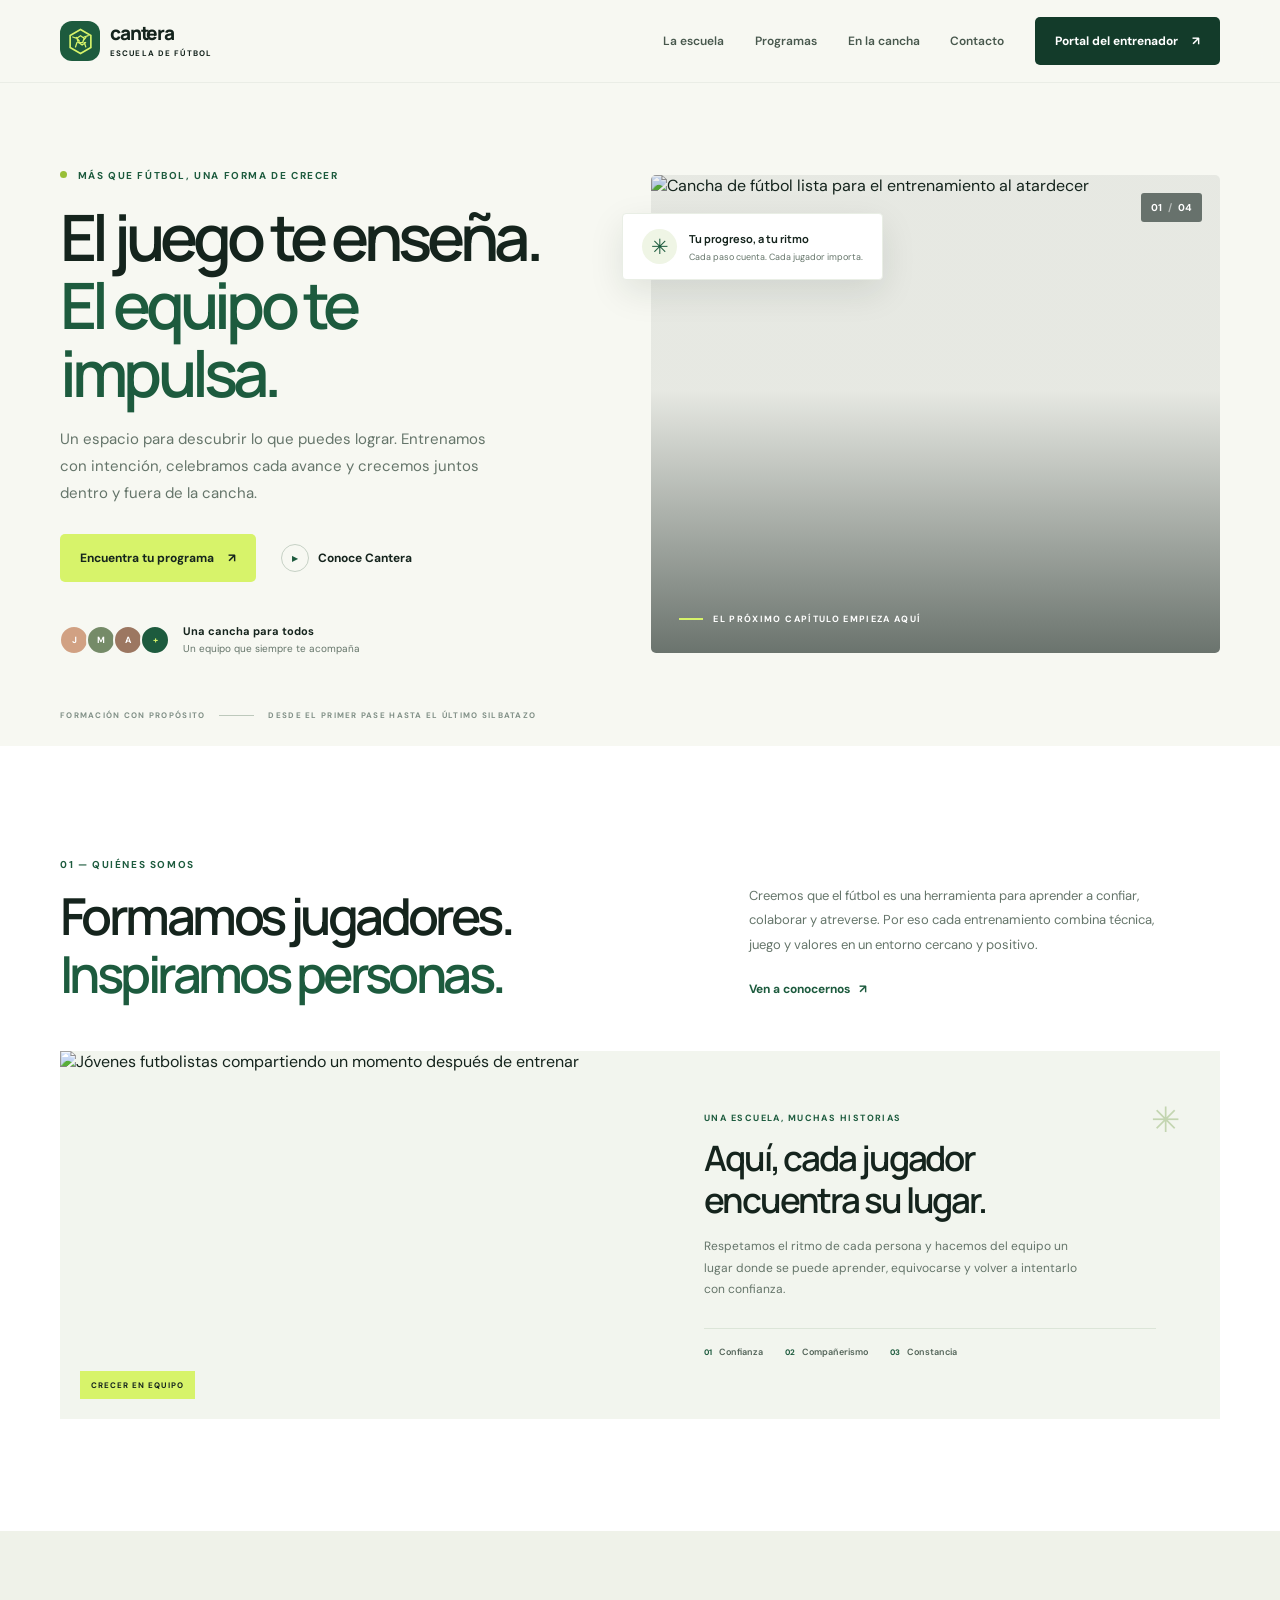
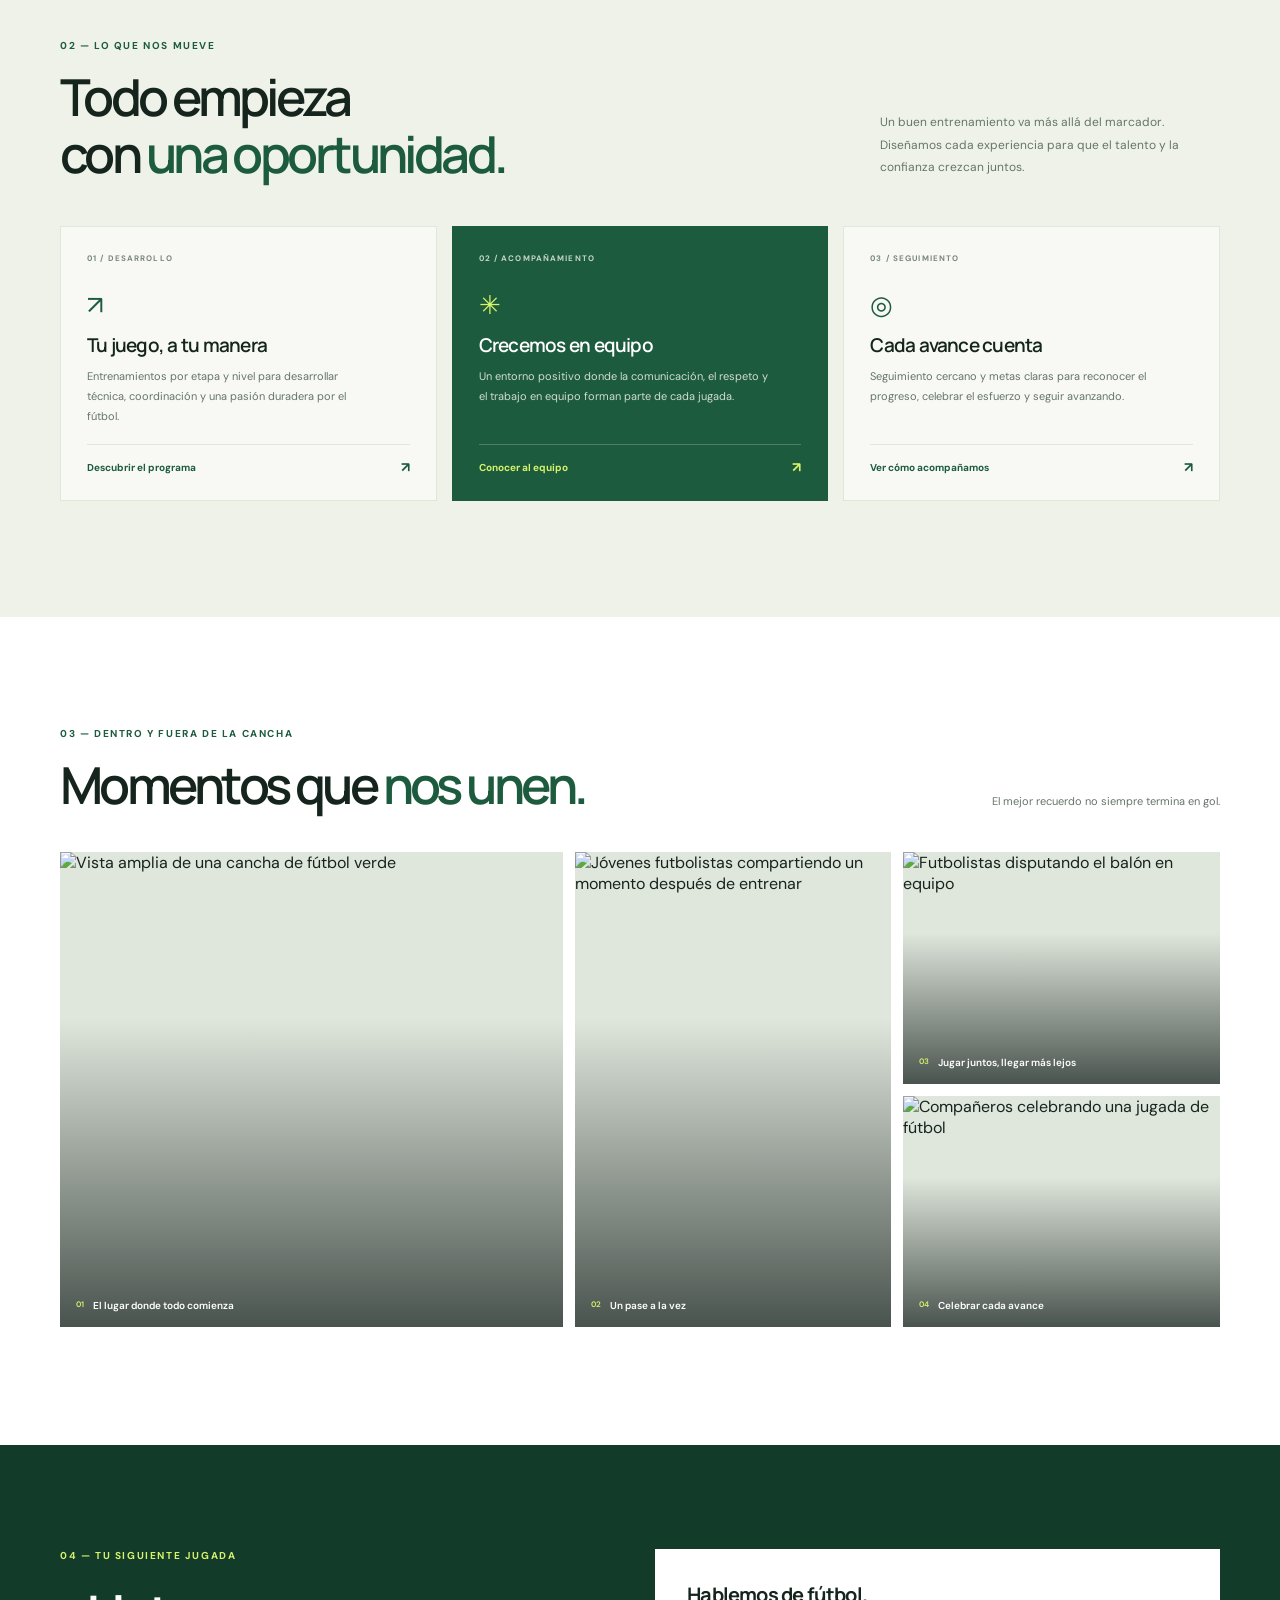
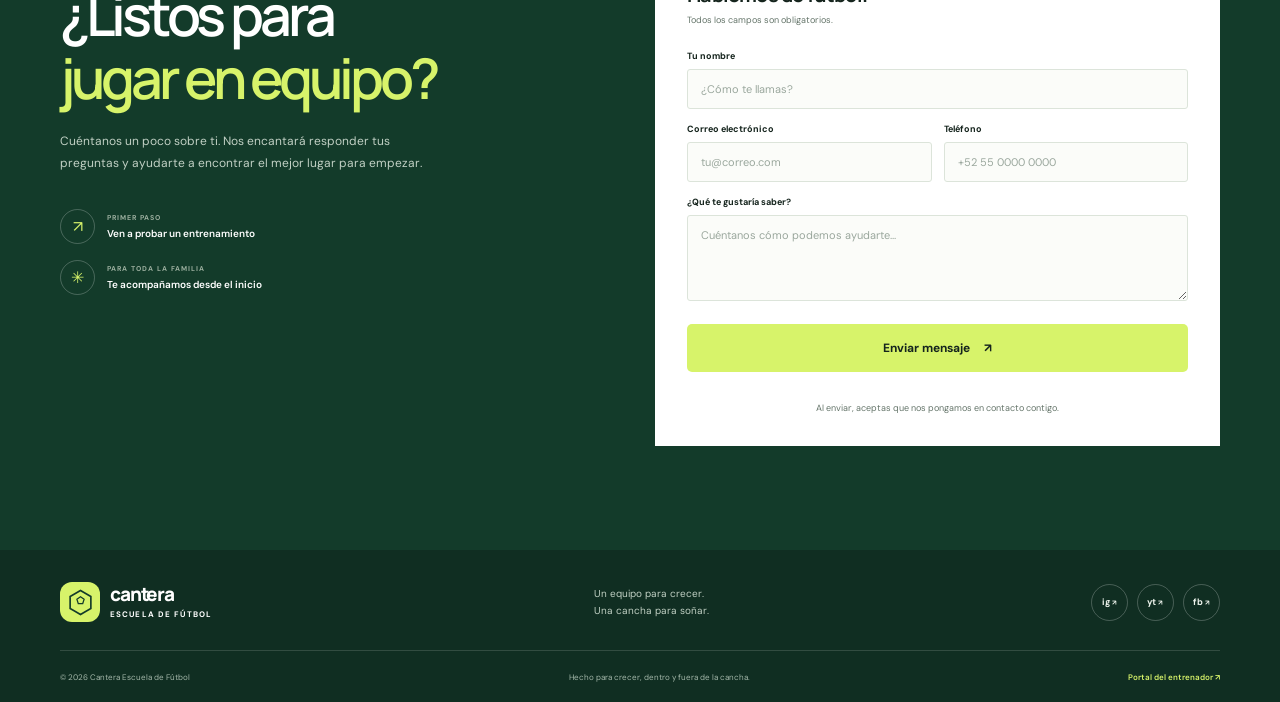
==== inicio.html @ 29a28bd0 "Add files via upload" ====
<!DOCTYPE html>
<html lang="es">
<head>
  <meta charset="UTF-8">
  <meta name="viewport" content="width=device-width, initial-scale=1">
  <meta name="theme-color" content="#f7f8f2">
  <meta name="description" content="Entrenamos talento y formamos personas. Conoce Cantera, la escuela de fútbol que acompaña cada paso dentro y fuera de la cancha.">
  <title>Cantera — Escuela de Fútbol</title>
  <link rel="preconnect" href="https://images.unsplash.com">
  <link rel="stylesheet" href="styles.css">
  <script src="script.js" defer></script>
</head>
<body>
  <a class="skip-link" href="#inicio">Saltar al contenido</a>
  <header class="site-header">
    <div class="container header-inner">
      <a class="brand" href="#inicio" aria-label="Cantera, inicio">
        <span class="brand-mark" aria-hidden="true">
          <svg viewBox="0 0 40 40" fill="none">
            <path d="M20 3.5 34.3 11.8v16.4L20 36.5 5.7 28.2V11.8L20 3.5Z" stroke="currentColor" stroke-width="2.3"/>
            <path d="m20 12 5 3.6-1.9 5.8h-6.2L15 15.6l5-3.6Zm-4.9 3.7-5.8-1.9m15.6 0 5.8-1.9m-15.6 9.5-2 6.1m12.2-6.1 2 6.1m-13-13.2 4.2 5.1m4.8 0 4.2-5.1m-10.2 7.1 4.9 3.5 4.9-3.5" stroke="currentColor" stroke-width="1.7" stroke-linecap="round" stroke-linejoin="round"/>
          </svg>
        </span>
        <span class="brand-copy"><strong>cantera</strong><small>ESCUELA DE FÚTBOL</small></span>
      </a>

      <button class="menu-toggle" type="button" aria-label="Abrir menú" aria-expanded="false" aria-controls="primary-nav">
        <span></span><span></span>
      </button>
      <nav class="primary-nav" id="primary-nav" aria-label="Navegación principal">
        <a href="#acerca">La escuela</a>
        <a href="#programas">Programas</a>
        <a href="#galeria">En la cancha</a>
        <a href="#contacto">Contacto</a>
        <a class="button button-dark nav-cta" href="index.html">Portal del entrenador <span aria-hidden="true">↗</span></a>
      </nav>
    </div>
  </header>

  <main>
    <section class="hero section-anchor" id="inicio">
      <div class="container hero-layout">
        <div class="hero-copy reveal">
          <p class="eyebrow"><span class="eyebrow-dot"></span> MÁS QUE FÚTBOL, UNA FORMA DE CRECER</p>
          <h1>El juego te enseña.<br><span>El equipo te impulsa.</span></h1>
          <p class="hero-description">Un espacio para descubrir lo que puedes lograr. Entrenamos con intención, celebramos cada avance y crecemos juntos dentro y fuera de la cancha.</p>
          <div class="hero-actions">
            <a class="button button-lime" href="#programas">Encuentra tu programa <span aria-hidden="true">↗</span></a>
            <a class="text-link" href="#acerca"><span class="play-icon" aria-hidden="true">▶</span> Conoce Cantera</a>
          </div>
          <div class="hero-proof">
            <div class="avatar-stack" aria-hidden="true">
              <span>J</span><span>M</span><span>A</span><span class="avatar-more">+</span>
            </div>
            <p><strong>Una cancha para todos</strong><br>Un equipo que siempre te acompaña</p>
          </div>
        </div>

        <div class="hero-visual reveal">
          <img class="hero-image" src="https://images.unsplash.com/photo-1522778119026-d647f0596c20?auto=format&amp;fit=crop&amp;w=1200&amp;q=85" alt="Cancha de fútbol lista para el entrenamiento al atardecer" fetchpriority="high">
          <div class="hero-image-shade"></div>
          <div class="hero-photo-caption"><span class="caption-line"></span><span>EL PRÓXIMO CAPÍTULO EMPIEZA AQUÍ</span></div>
          <div class="floating-note">
            <span class="note-icon" aria-hidden="true">✳</span>
            <span><strong>Tu progreso, a tu ritmo</strong><small>Cada paso cuenta. Cada jugador importa.</small></span>
          </div>
          <div class="hero-index" aria-hidden="true">01 <span>/</span> 04</div>
        </div>
      </div>
      <div class="container hero-bottom">
        <span>FORMACIÓN CON PROPÓSITO</span>
        <span class="bottom-divider"></span>
        <span>DESDE EL PRIMER PASE HASTA EL ÚLTIMO SILBATAZO</span>
      </div>
    </section>

    <section class="intro section-anchor" id="acerca">
      <div class="container intro-layout">
        <div class="intro-heading reveal">
          <p class="eyebrow">01 — QUIÉNES SOMOS</p>
          <h2>Formamos jugadores.<br><span>Inspiramos personas.</span></h2>
        </div>
        <div class="intro-copy reveal">
          <p>Creemos que el fútbol es una herramienta para aprender a confiar, colaborar y atreverse. Por eso cada entrenamiento combina técnica, juego y valores en un entorno cercano y positivo.</p>
          <a class="text-link dark-link" href="#contacto">Ven a conocernos <span aria-hidden="true">↗</span></a>
        </div>
      </div>
      <div class="container story-card reveal">
        <div class="story-image-wrap">
          <img src="https://images.unsplash.com/photo-1517466787929-bc90951d0974?auto=format&amp;fit=crop&amp;w=1000&amp;q=85" alt="Jóvenes futbolistas compartiendo un momento después de entrenar" loading="lazy">
          <span class="image-label">CRECER EN EQUIPO</span>
        </div>
        <div class="story-content">
          <span class="story-symbol" aria-hidden="true">✳</span>
          <p class="eyebrow">UNA ESCUELA, MUCHAS HISTORIAS</p>
          <h3>Aquí, cada jugador encuentra su lugar.</h3>
          <p>Respetamos el ritmo de cada persona y hacemos del equipo un lugar donde se puede aprender, equivocarse y volver a intentarlo con confianza.</p>
          <div class="values-row">
            <span><b>01</b> Confianza</span>
            <span><b>02</b> Compañerismo</span>
            <span><b>03</b> Constancia</span>
          </div>
        </div>
      </div>
    </section>

    <section class="programs section-anchor" id="programas">
      <div class="container">
        <div class="section-heading reveal">
          <div>
            <p class="eyebrow">02 — LO QUE NOS MUEVE</p>
            <h2>Todo empieza<br>con <span>una oportunidad.</span></h2>
          </div>
          <p class="section-intro">Un buen entrenamiento va más allá del marcador. Diseñamos cada experiencia para que el talento y la confianza crezcan juntos.</p>
        </div>
        <div class="program-grid">
          <article class="program-card reveal">
            <span class="program-number">01 / DESARROLLO</span>
            <span class="program-icon" aria-hidden="true">↗</span>
            <h3>Tu juego, a tu manera</h3>
            <p>Entrenamientos por etapa y nivel para desarrollar técnica, coordinación y una pasión duradera por el fútbol.</p>
            <a href="#contacto" aria-label="Consultar sobre desarrollo deportivo">Descubrir el programa <span aria-hidden="true">↗</span></a>
          </article>
          <article class="program-card program-card-featured reveal">
            <span class="program-number">02 / ACOMPAÑAMIENTO</span>
            <span class="program-icon" aria-hidden="true">✳</span>
            <h3>Crecemos en equipo</h3>
            <p>Un entorno positivo donde la comunicación, el respeto y el trabajo en equipo forman parte de cada jugada.</p>
            <a href="#contacto" aria-label="Consultar sobre el programa de equipo">Conocer al equipo <span aria-hidden="true">↗</span></a>
          </article>
          <article class="program-card reveal">
            <span class="program-number">03 / SEGUIMIENTO</span>
            <span class="program-icon" aria-hidden="true">◎</span>
            <h3>Cada avance cuenta</h3>
            <p>Seguimiento cercano y metas claras para reconocer el progreso, celebrar el esfuerzo y seguir avanzando.</p>
            <a href="index.html" aria-label="Conocer las herramientas de seguimiento">Ver cómo acompañamos <span aria-hidden="true">↗</span></a>
          </article>
        </div>
      </div>
    </section>

    <section class="gallery section-anchor" id="galeria">
      <div class="container">
        <div class="gallery-heading reveal">
          <div><p class="eyebrow">03 — DENTRO Y FUERA DE LA CANCHA</p><h2>Momentos que <span>nos unen.</span></h2></div>
          <p>El mejor recuerdo no siempre termina en gol.</p>
        </div>
        <div class="gallery-grid">
          <figure class="gallery-item gallery-large reveal">
            <img src="https://images.unsplash.com/photo-1574629810360-7efbbe195018?auto=format&amp;fit=crop&amp;w=1100&amp;q=85" alt="Vista amplia de una cancha de fútbol verde" loading="lazy">
            <figcaption><span>01</span> El lugar donde todo comienza</figcaption>
          </figure>
          <figure class="gallery-item gallery-tall reveal">
            <img src="https://images.unsplash.com/photo-1517466787929-bc90951d0974?auto=format&amp;fit=crop&amp;w=800&amp;q=85" alt="Jóvenes futbolistas compartiendo un momento después de entrenar" loading="lazy">
            <figcaption><span>02</span> Un pase a la vez</figcaption>
          </figure>
          <figure class="gallery-item reveal">
            <img src="https://images.unsplash.com/photo-1431324155629-1a6deb1dec8d?auto=format&amp;fit=crop&amp;w=800&amp;q=85" alt="Futbolistas disputando el balón en equipo" loading="lazy">
            <figcaption><span>03</span> Jugar juntos, llegar más lejos</figcaption>
          </figure>
          <figure class="gallery-item reveal">
            <img src="https://images.unsplash.com/photo-1526232761682-d26e03ac148e?auto=format&amp;fit=crop&amp;w=800&amp;q=85" alt="Compañeros celebrando una jugada de fútbol" loading="lazy">
            <figcaption><span>04</span> Celebrar cada avance</figcaption>
          </figure>
        </div>
      </div>
    </section>

    <section class="contact section-anchor" id="contacto">
      <div class="container contact-layout">
        <div class="contact-copy reveal">
          <p class="eyebrow">04 — TU SIGUIENTE JUGADA</p>
          <h2>¿Listos para<br><span>jugar en equipo?</span></h2>
          <p>Cuéntanos un poco sobre ti. Nos encantará responder tus preguntas y ayudarte a encontrar el mejor lugar para empezar.</p>
          <div class="contact-detail"><span class="contact-detail-icon" aria-hidden="true">↗</span><span><small>PRIMER PASO</small><strong>Ven a probar un entrenamiento</strong></span></div>
          <div class="contact-detail"><span class="contact-detail-icon" aria-hidden="true">✳</span><span><small>PARA TODA LA FAMILIA</small><strong>Te acompañamos desde el inicio</strong></span></div>
        </div>
        <form class="contact-form reveal" id="contact-form">
          <div class="form-heading"><strong>Hablemos de fútbol.</strong><span>Todos los campos son obligatorios.</span></div>
          <label for="name">Tu nombre</label>
          <input id="name" name="name" type="text" autocomplete="name" placeholder="¿Cómo te llamas?" required>
          <div class="form-row">
            <div class="form-field"><label for="email">Correo electrónico</label><input id="email" name="email" type="email" autocomplete="email" placeholder="tu@correo.com" required></div>
            <div class="form-field"><label for="phone">Teléfono</label><input id="phone" name="phone" type="tel" autocomplete="tel" placeholder="+52 55 0000 0000" required></div>
          </div>
          <label for="message">¿Qué te gustaría saber?</label>
          <textarea id="message" name="message" rows="3" placeholder="Cuéntanos cómo podemos ayudarte..." required></textarea>
          <button class="button button-lime submit-button" type="submit">Enviar mensaje <span aria-hidden="true">↗</span></button>
          <p class="form-status" id="form-status" role="status" aria-live="polite"></p>
          <p class="form-note">Al enviar, aceptas que nos pongamos en contacto contigo.</p>
        </form>
      </div>
    </section>
  </main>

  <footer class="site-footer">
    <div class="container footer-main">
      <a class="brand footer-brand" href="#inicio" aria-label="Cantera, volver al inicio">
        <span class="brand-mark" aria-hidden="true">
          <svg viewBox="0 0 40 40" fill="none"><path d="M20 3.5 34.3 11.8v16.4L20 36.5 5.7 28.2V11.8L20 3.5Z" stroke="currentColor" stroke-width="2.3"/><path d="m20 12 5 3.6-1.9 5.8h-6.2L15 15.6l5-3.6Z" stroke="currentColor" stroke-width="1.7"/></svg>
        </span>
        <span class="brand-copy"><strong>cantera</strong><small>ESCUELA DE FÚTBOL</small></span>
      </a>
      <p>Un equipo para crecer.<br>Una cancha para soñar.</p>
      <div class="footer-socials" aria-label="Redes sociales">
        <a href="https://www.instagram.com/" target="_blank" rel="noopener noreferrer" aria-label="Instagram">ig <span aria-hidden="true">↗</span></a>
        <a href="https://www.youtube.com/" target="_blank" rel="noopener noreferrer" aria-label="YouTube">yt <span aria-hidden="true">↗</span></a>
        <a href="https://www.facebook.com/" target="_blank" rel="noopener noreferrer" aria-label="Facebook">fb <span aria-hidden="true">↗</span></a>
      </div>
    </div>
    <div class="container footer-bottom"><span>© <span id="current-year"></span> Cantera Escuela de Fútbol</span><span>Hecho para crecer, dentro y fuera de la cancha.</span><a href="index.html">Portal del entrenador ↗</a></div>
  </footer>
</body>
</html>
---- styles.css ----
@import url("https://fonts.googleapis.com/css2?family=DM+Sans:wght@400;500;600;700&family=Manrope:wght@400;500;600;700;800&display=swap");

:root {
  color-scheme: light;
  --paper: #f7f8f2;
  --white: #fff;
  --ink: #15241d;
  --muted: #65756a;
  --green: #1d5b3e;
  --green-dark: #133b2a;
  --lime: #d7f36a;
  --line: #e2e8de;
  --font-body: "DM Sans", "Segoe UI", sans-serif;
  --font-display: "Manrope", "Segoe UI", sans-serif;
  font-family: var(--font-body);
  color: var(--ink);
  background: var(--paper);
  font-synthesis: none;
  text-rendering: optimizeLegibility;
  scroll-behavior: smooth;
}

* { box-sizing: border-box; }
body { min-width: 320px; margin: 0; }
body, button, input, textarea { font-family: var(--font-body); }
body.menu-open { overflow: hidden; }
button, a, input, textarea { -webkit-tap-highlight-color: transparent; }
button, input, textarea { font-size: inherit; }
img { display: block; max-width: 100%; }
a { color: inherit; text-decoration: none; }
button:focus-visible, a:focus-visible, input:focus-visible, textarea:focus-visible {
  outline: 3px solid #70a63a;
  outline-offset: 4px;
}
.container { width: min(1160px, calc(100% - 64px)); margin-inline: auto; }
.section-anchor { scroll-margin-top: 85px; }
.skip-link {
  position: fixed;
  z-index: 20;
  top: 10px;
  left: 10px;
  padding: 12px 16px;
  transform: translateY(-160%);
  border-radius: 6px;
  background: var(--white);
  color: var(--ink);
}
.skip-link:focus { transform: translateY(0); }

.site-header {
  position: sticky;
  z-index: 10;
  top: 0;
  border-bottom: 1px solid #e8ebe4cc;
  background: #f7f8f2eb;
  backdrop-filter: blur(14px);
}
.header-inner { display: flex; min-height: 82px; align-items: center; justify-content: space-between; gap: 30px; }
.brand { display: inline-flex; flex: 0 0 auto; align-items: center; gap: 10px; }
.brand-mark { display: grid; width: 40px; height: 40px; place-items: center; border-radius: 12px; background: var(--green); color: var(--lime); }
.brand-mark svg { width: 29px; height: 29px; }
.brand-copy strong { display: block; font-family: var(--font-display); font-size: 19px; font-weight: 800; letter-spacing: -.06em; line-height: 1; }
.brand-copy small { display: block; margin-top: 5px; font-size: 8px; font-weight: 700; letter-spacing: .14em; }
.primary-nav { display: flex; align-items: center; gap: clamp(18px, 2.4vw, 35px); }
.primary-nav > a:not(.button) { color: #48584d; font-size: 12px; font-weight: 600; transition: color .2s ease; }
.primary-nav > a:not(.button):hover { color: var(--green); }
.button {
  display: inline-flex;
  min-height: 48px;
  align-items: center;
  justify-content: center;
  gap: 14px;
  padding: 0 20px;
  border: 0;
  border-radius: 5px;
  font-size: 12px;
  font-weight: 700;
  transition: transform .2s ease, background-color .2s ease, color .2s ease;
}
.button:hover { transform: translateY(-2px); }
.button-dark { background: var(--green-dark); color: var(--white); }
.button-dark:hover { background: var(--green); }
.button-lime { background: var(--lime); color: var(--ink); }
.button-lime:hover { background: #c9e85a; }
.menu-toggle { display: none; }

.hero { position: relative; overflow: hidden; padding: 66px 0 26px; }
.hero-layout { display: grid; min-height: 518px; grid-template-columns: .95fr 1.05fr; align-items: center; gap: clamp(38px, 6vw, 88px); }
.hero-copy { position: relative; z-index: 1; padding: 20px 0 22px; }
.eyebrow { margin: 0 0 21px; color: var(--green); font-size: 10px; font-weight: 700; letter-spacing: .16em; }
.eyebrow-dot { display: inline-block; width: 7px; height: 7px; margin-right: 7px; border-radius: 50%; background: #98bf37; vertical-align: 1px; }
h1, h2, h3, p { margin-top: 0; }
h1, h2, h3 { font-family: var(--font-display); }
h1 { max-width: 620px; margin-bottom: 20px; font-size: clamp(43px, 5vw, 68px); font-weight: 600; letter-spacing: -.075em; line-height: 1.06; }
h1 span, h2 span { color: var(--green); }
.hero-description { max-width: 445px; margin-bottom: 27px; color: var(--muted); font-size: 15px; line-height: 1.8; }
.hero-actions { display: flex; flex-wrap: wrap; align-items: center; gap: 25px; }
.text-link { display: inline-flex; align-items: center; gap: 9px; color: var(--ink); font-size: 12px; font-weight: 700; }
.play-icon { display: grid; width: 28px; height: 28px; place-items: center; border: 1px solid #c6d1c5; border-radius: 50%; color: var(--green); font-size: 8px; transition: background .2s ease, color .2s ease; }
.text-link:hover .play-icon { background: var(--green); color: var(--white); }
.hero-proof { display: flex; align-items: center; gap: 13px; margin-top: 40px; }
.avatar-stack { display: flex; padding-left: 2px; }
.avatar-stack span { display: grid; width: 30px; height: 30px; margin-left: -3px; place-items: center; border: 2px solid var(--paper); border-radius: 50%; background: #d1a183; color: var(--white); font-size: 9px; font-weight: 700; }
.avatar-stack span:nth-child(2) { background: #758b68; }
.avatar-stack span:nth-child(3) { background: #9c7761; }
.avatar-stack .avatar-more { background: var(--green); color: var(--lime); }
.hero-proof p { margin: 0; color: var(--muted); font-size: 10px; line-height: 1.65; }
.hero-proof strong { color: var(--ink); font-size: 11px; }
.hero-visual { position: relative; min-height: 478px; }
.hero-image { position: absolute; inset: 0; width: 100%; height: 100%; border-radius: 5px; object-fit: cover; object-position: center; }
.hero-image-shade { position: absolute; inset: 0; border-radius: 5px; background: linear-gradient(180deg, #0d1b1512 45%, #0d1b1599 100%); }
.hero-photo-caption { position: absolute; right: 27px; bottom: 28px; left: 28px; display: flex; align-items: center; gap: 10px; color: var(--white); font-size: 9px; font-weight: 700; letter-spacing: .15em; }
.caption-line { width: 24px; height: 2px; background: var(--lime); }
.floating-note { position: absolute; top: 38px; left: -29px; display: flex; align-items: center; gap: 12px; padding: 15px 19px; border: 1px solid #e9eee5; border-radius: 4px; background: var(--white); box-shadow: 0 12px 35px #18291c1a; }
.note-icon { display: grid; width: 35px; height: 35px; place-items: center; border-radius: 50%; background: #eff5e5; color: var(--green); font-size: 21px; }
.floating-note strong, .floating-note small { display: block; }
.floating-note strong { font-family: var(--font-display); font-size: 11px; }
.floating-note small { margin-top: 5px; color: var(--muted); font-size: 9px; }
.hero-index { position: absolute; top: 18px; right: 18px; padding: 8px 10px; border-radius: 3px; background: #13241e99; color: var(--white); font-size: 10px; font-weight: 700; }
.hero-index span { margin: 0 4px; color: #ffffff82; }
.hero-bottom { display: flex; align-items: center; gap: 14px; padding-top: 31px; color: #819087; font-size: 8px; font-weight: 700; letter-spacing: .16em; }
.bottom-divider { width: 35px; height: 1px; background: #bdc9bc; }

.intro { padding: 112px 0; background: var(--white); }
.intro-layout { display: grid; grid-template-columns: 1fr .75fr; align-items: end; gap: 60px; padding-bottom: 48px; }
.intro-heading .eyebrow, .section-heading .eyebrow, .gallery-heading .eyebrow { margin-bottom: 16px; }
h2 { margin-bottom: 0; font-size: clamp(34px, 4vw, 51px); font-weight: 600; letter-spacing: -.07em; line-height: 1.13; }
.intro-copy { max-width: 430px; padding-bottom: 5px; }
.intro-copy > p { margin-bottom: 19px; color: var(--muted); font-size: 13px; line-height: 1.9; }
.dark-link { color: var(--green); }
.story-card { display: grid; min-height: 368px; grid-template-columns: 1fr 1fr; overflow: hidden; background: #f2f5ee; }
.story-image-wrap { position: relative; min-height: 360px; overflow: hidden; }
.story-image-wrap img { width: 100%; height: 100%; min-height: 360px; object-fit: cover; transition: transform .7s ease; }
.story-card:hover .story-image-wrap img { transform: scale(1.035); }
.image-label { position: absolute; bottom: 20px; left: 20px; padding: 9px 11px; background: var(--lime); color: var(--ink); font-size: 8px; font-weight: 700; letter-spacing: .13em; }
.story-content { position: relative; align-self: center; padding: 48px clamp(32px, 5vw, 68px); }
.story-symbol { position: absolute; top: 33px; right: 40px; color: #c3d5b1; font-size: 35px; }
.story-content .eyebrow { margin-bottom: 13px; font-size: 9px; }
.story-content h3 { max-width: 400px; margin-bottom: 14px; font-size: clamp(25px, 3vw, 35px); font-weight: 600; letter-spacing: -.06em; line-height: 1.22; }
.story-content > p:not(.eyebrow) { max-width: 390px; margin-bottom: 27px; color: var(--muted); font-size: 12px; line-height: 1.8; }
.values-row { display: flex; flex-wrap: wrap; gap: 15px 22px; padding-top: 17px; border-top: 1px solid #dce5d8; }
.values-row span { color: #536459; font-size: 9px; font-weight: 600; }
.values-row b { margin-right: 5px; color: var(--green); font-size: 8px; }

.programs { padding: 108px 0 116px; background: #eff2e9; }
.section-heading { display: flex; align-items: end; justify-content: space-between; gap: 35px; margin-bottom: 43px; }
.section-intro { max-width: 340px; margin-bottom: 5px; color: var(--muted); font-size: 12px; line-height: 1.85; }
.program-grid { display: grid; grid-template-columns: repeat(3, 1fr); gap: 15px; }
.program-card { position: relative; display: flex; min-height: 270px; flex-direction: column; padding: 26px 26px 24px; border: 1px solid #dfe7db; background: #f8f9f4; transition: transform .25s ease, box-shadow .25s ease; }
.program-card:hover { transform: translateY(-5px); box-shadow: 0 14px 28px #1b3c2412; }
.program-card-featured { border-color: var(--green); background: var(--green); color: var(--white); }
.program-number { color: #79887c; font-size: 8px; font-weight: 700; letter-spacing: .14em; }
.program-card-featured .program-number { color: #c5d6c9; }
.program-icon { margin-top: 25px; color: var(--green); font-size: 26px; }
.program-card-featured .program-icon { color: var(--lime); }
.program-card h3 { margin: 10px 0 9px; font-size: 19px; font-weight: 600; letter-spacing: -.04em; }
.program-card > p { max-width: 290px; margin-bottom: 18px; color: var(--muted); font-size: 11px; line-height: 1.8; }
.program-card-featured > p { color: #d0ddd1; }
.program-card > a { display: flex; align-items: center; justify-content: space-between; margin-top: auto; padding-top: 13px; border-top: 1px solid #dfe7db; color: var(--green); font-size: 10px; font-weight: 700; }
.program-card-featured > a { border-color: #ffffff38; color: var(--lime); }
.program-card > a span { font-size: 14px; transition: transform .2s ease; }
.program-card > a:hover span { transform: translate(3px, -2px); }

.gallery { padding: 110px 0 118px; background: var(--white); }
.gallery-heading { display: flex; align-items: end; justify-content: space-between; gap: 30px; margin-bottom: 38px; }
.gallery-heading > p { margin-bottom: 6px; color: var(--muted); font-size: 11px; }
.gallery-grid { display: grid; height: 475px; grid-template-columns: 1.35fr .85fr .85fr; grid-template-rows: 1fr 1fr; gap: 12px; }
.gallery-item { position: relative; min-width: 0; min-height: 0; margin: 0; overflow: hidden; background: #dfe6dc; }
.gallery-item::after { position: absolute; inset: 35% 0 0; background: linear-gradient(transparent, #101b17b8); content: ""; pointer-events: none; }
.gallery-item img { width: 100%; height: 100%; object-fit: cover; transition: transform .65s cubic-bezier(.2,.7,.2,1); }
.gallery-item:hover img { transform: scale(1.055); }
.gallery-large { grid-row: 1 / 3; }
.gallery-tall { grid-row: 1 / 3; }
.gallery-item figcaption { position: absolute; z-index: 1; right: 16px; bottom: 15px; left: 16px; display: flex; gap: 9px; color: var(--white); font-size: 10px; font-weight: 600; }
.gallery-item figcaption span { color: var(--lime); font-size: 8px; }

.contact { padding: 104px 0; background: var(--green-dark); color: var(--white); }
.contact-layout { display: grid; grid-template-columns: .85fr 1fr; align-items: start; gap: clamp(45px, 9vw, 130px); }
.contact-copy .eyebrow { color: var(--lime); }
.contact-copy h2 { font-size: clamp(38px, 4.5vw, 56px); }
.contact-copy h2 span { color: var(--lime); }
.contact-copy > p:not(.eyebrow) { max-width: 380px; margin: 20px 0 34px; color: #c1d0c4; font-size: 12px; line-height: 1.9; }
.contact-detail { display: flex; align-items: center; gap: 12px; margin-top: 16px; }
.contact-detail-icon { display: grid; width: 35px; height: 35px; place-items: center; border: 1px solid #ffffff3a; border-radius: 50%; color: var(--lime); }
.contact-detail small, .contact-detail strong { display: block; }
.contact-detail small { margin-bottom: 5px; color: #9caf9f; font-size: 7px; font-weight: 700; letter-spacing: .14em; }
.contact-detail strong { font-size: 10px; font-weight: 600; }
.contact-form { padding: 32px; background: #fff; color: var(--ink); }
.form-heading { display: flex; flex-direction: column; gap: 6px; margin-bottom: 24px; }
.form-heading strong { font-family: var(--font-display); font-size: 20px; letter-spacing: -.04em; }
.form-heading span, .form-note { color: var(--muted); font-size: 9px; }
.contact-form label { display: block; margin: 14px 0 7px; font-size: 9px; font-weight: 700; }
.contact-form input, .contact-form textarea { width: 100%; padding: 12px 13px; border: 1px solid #dce4da; border-radius: 3px; background: #fbfcf9; color: var(--ink); font-size: 11px; transition: border-color .2s ease, box-shadow .2s ease; }
.contact-form input:focus, .contact-form textarea:focus { border-color: var(--green); box-shadow: 0 0 0 3px #1d5b3e1a; outline: 0; }
.contact-form input::placeholder, .contact-form textarea::placeholder { color: #9aa79d; }
.contact-form textarea { min-height: 86px; resize: vertical; }
.form-row { display: grid; grid-template-columns: 1fr 1fr; gap: 12px; }
.submit-button { width: 100%; margin-top: 18px; }
.form-status { min-height: 16px; margin: 9px 0 0; color: var(--green); font-size: 10px; line-height: 1.5; }
.form-note { margin: 5px 0 0; text-align: center; }

.site-footer { padding: 32px 0 0; background: #102e22; color: var(--white); }
.footer-main { display: flex; align-items: center; justify-content: space-between; gap: 25px; padding-bottom: 28px; }
.footer-brand .brand-mark { background: var(--lime); color: var(--green-dark); }
.footer-main > p { margin: 0; color: #c1d0c4; font-size: 10px; line-height: 1.7; }
.footer-socials { display: flex; gap: 9px; }
.footer-socials a { display: inline-flex; width: 37px; height: 37px; align-items: center; justify-content: center; gap: 2px; border: 1px solid #ffffff3b; border-radius: 50%; color: #eef4ed; font-size: 9px; font-weight: 700; transition: color .2s ease, background .2s ease; }
.footer-socials a:hover { background: var(--lime); color: var(--green-dark); }
.footer-socials a span { font-size: 7px; }
.footer-bottom { display: flex; min-height: 52px; align-items: center; justify-content: space-between; gap: 15px; border-top: 1px solid #ffffff24; color: #a4b8aa; font-size: 8px; }
.footer-bottom a { color: var(--lime); font-weight: 600; }

.reveal { opacity: 0; transform: translateY(15px); transition: opacity .65s ease, transform .65s ease; }
.reveal.is-visible { opacity: 1; transform: translateY(0); }

@media (min-width: 1500px) {
  .hero { padding-top: 84px; }
  .hero-layout { min-height: 570px; }
  .hero-visual { min-height: 525px; }
}
@media (max-width: 900px) {
  .container { width: min(100% - 44px, 700px); }
  .header-inner { min-height: 72px; }
  .menu-toggle { display: grid; width: 42px; height: 42px; align-content: center; justify-items: center; gap: 6px; border: 1px solid var(--line); border-radius: 4px; background: transparent; color: var(--ink); }
  .menu-toggle span { width: 18px; height: 2px; background: currentColor; transition: transform .2s ease; }
  .menu-toggle[aria-expanded="true"] span:first-child { transform: translateY(4px) rotate(45deg); }
  .menu-toggle[aria-expanded="true"] span:last-child { transform: translateY(-4px) rotate(-45deg); }
  .primary-nav { position: absolute; top: 100%; right: 0; left: 0; display: flex; visibility: hidden; flex-direction: column; align-items: stretch; gap: 0; padding: 10px 22px 22px; border-bottom: 1px solid var(--line); background: var(--paper); opacity: 0; transform: translateY(-8px); transition: opacity .2s ease, transform .2s ease, visibility .2s ease; }
  .primary-nav.is-open { visibility: visible; opacity: 1; transform: translateY(0); }
  .primary-nav > a:not(.button) { padding: 14px 2px; border-bottom: 1px solid var(--line); }
  .primary-nav .nav-cta { margin-top: 14px; }
  .hero { padding-top: 44px; }
  .hero-layout { grid-template-columns: 1fr 1fr; gap: 25px; }
  h1 { font-size: clamp(40px, 6vw, 57px); }
  .hero-visual { min-height: 400px; }
  .floating-note { left: -15px; padding: 12px; }
  .intro, .programs, .gallery { padding-block: 84px; }
  .intro-layout { gap: 35px; }
  .story-content { padding-inline: 32px; }
  .program-card { padding-inline: 20px; }
  .contact-layout { gap: 40px; }
}
@media (max-width: 650px) {
  .container { width: calc(100% - 38px); }
  .section-anchor { scroll-margin-top: 70px; }
  .hero { padding: 33px 0 21px; }
  .hero-layout { display: flex; flex-direction: column; align-items: stretch; gap: 31px; }
  .hero-copy { padding: 0; }
  .eyebrow { margin-bottom: 15px; font-size: 8px; }
  h1 { margin-bottom: 14px; font-size: clamp(41px, 12vw, 58px); }
  .hero-description { margin-bottom: 20px; font-size: 13px; line-height: 1.7; }
  .hero-actions { gap: 18px; }
  .button { min-height: 46px; padding-inline: 15px; }
  .hero-proof { margin-top: 25px; }
  .hero-visual { min-height: 330px; }
  .floating-note { top: 15px; left: 12px; }
  .hero-photo-caption { right: 15px; bottom: 19px; left: 15px; font-size: 8px; }
  .hero-bottom { gap: 8px; padding-top: 19px; font-size: 6px; letter-spacing: .1em; }
  .bottom-divider { width: 19px; flex: 0 0 auto; }
  .intro, .programs, .gallery { padding-block: 70px; }
  .intro-layout { grid-template-columns: 1fr; gap: 20px; padding-bottom: 29px; }
  h2 { font-size: clamp(35px, 10vw, 46px); }
  .story-card { grid-template-columns: 1fr; }
  .story-image-wrap, .story-image-wrap img { min-height: 250px; height: 250px; }
  .story-content { padding: 31px 24px 28px; }
  .story-symbol { top: 22px; right: 23px; }
  .values-row { gap: 12px; }
  .section-heading, .gallery-heading { align-items: flex-start; flex-direction: column; gap: 16px; margin-bottom: 27px; }
  .section-intro { max-width: 430px; }
  .program-grid { grid-template-columns: 1fr; gap: 11px; }
  .program-card { min-height: 240px; padding: 23px; }
  .program-icon { margin-top: 18px; }
  .gallery-grid { height: auto; grid-template-columns: 1fr 1fr; grid-template-rows: 250px 170px 170px; gap: 9px; }
  .gallery-large { grid-column: 1 / 3; grid-row: auto; }
  .gallery-tall { grid-column: 1 / 3; grid-row: auto; }
  .gallery-item figcaption { right: 10px; bottom: 11px; left: 10px; gap: 6px; font-size: 8px; }
  .contact { padding-block: 70px; }
  .contact-layout { grid-template-columns: 1fr; gap: 32px; }
  .contact-copy h2 { font-size: 44px; }
  .contact-copy > p:not(.eyebrow) { margin: 15px 0 24px; }
  .contact-form { padding: 23px 19px; }
  .form-row { grid-template-columns: 1fr; gap: 0; }
  .footer-main { align-items: flex-start; flex-wrap: wrap; }
  .footer-main > p { width: calc(100% - 150px); order: 2; }
  .footer-socials { order: 3; }
  .footer-bottom { align-items: flex-start; flex-direction: column; justify-content: center; gap: 7px; padding-block: 13px; }
}
@media (prefers-reduced-motion: reduce) {
  *, *::before, *::after { scroll-behavior: auto !important; animation-duration: .01ms !important; transition-duration: .01ms !important; }
  .reveal { opacity: 1; transform: none; }
}
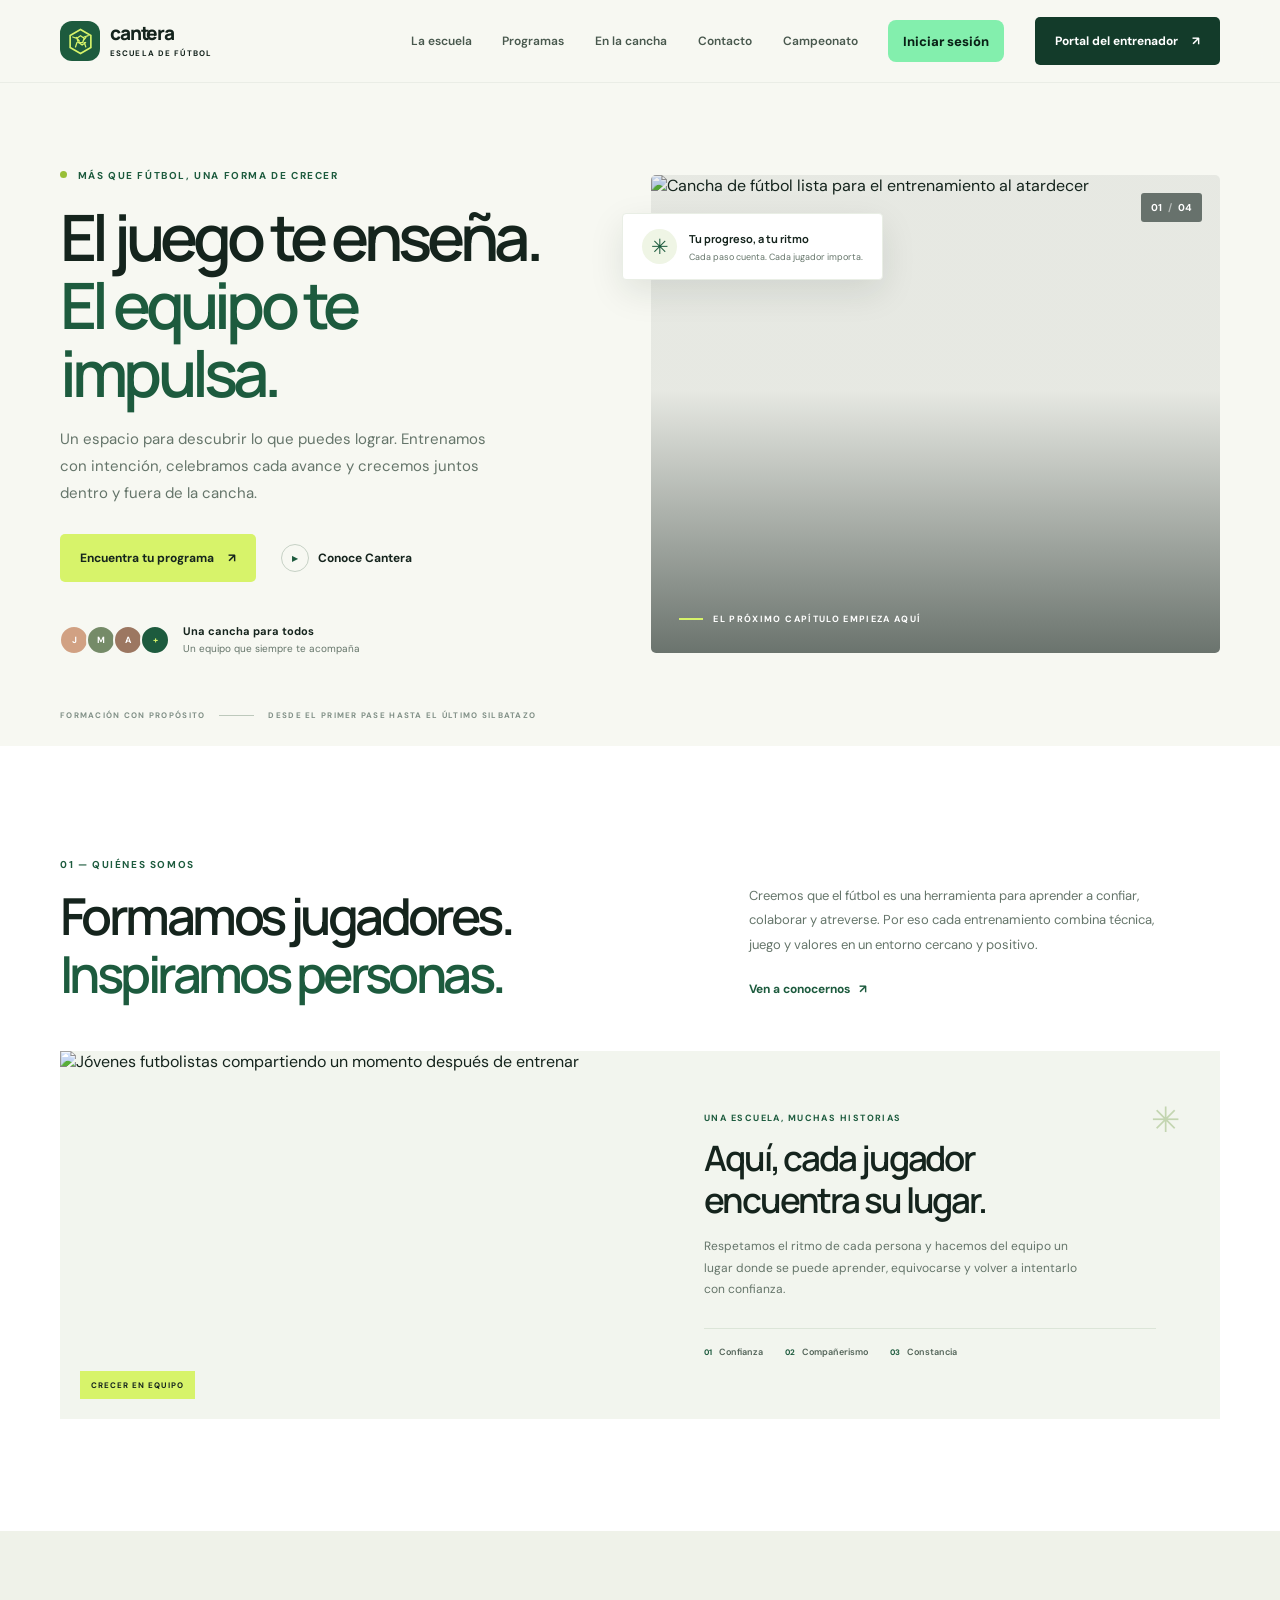
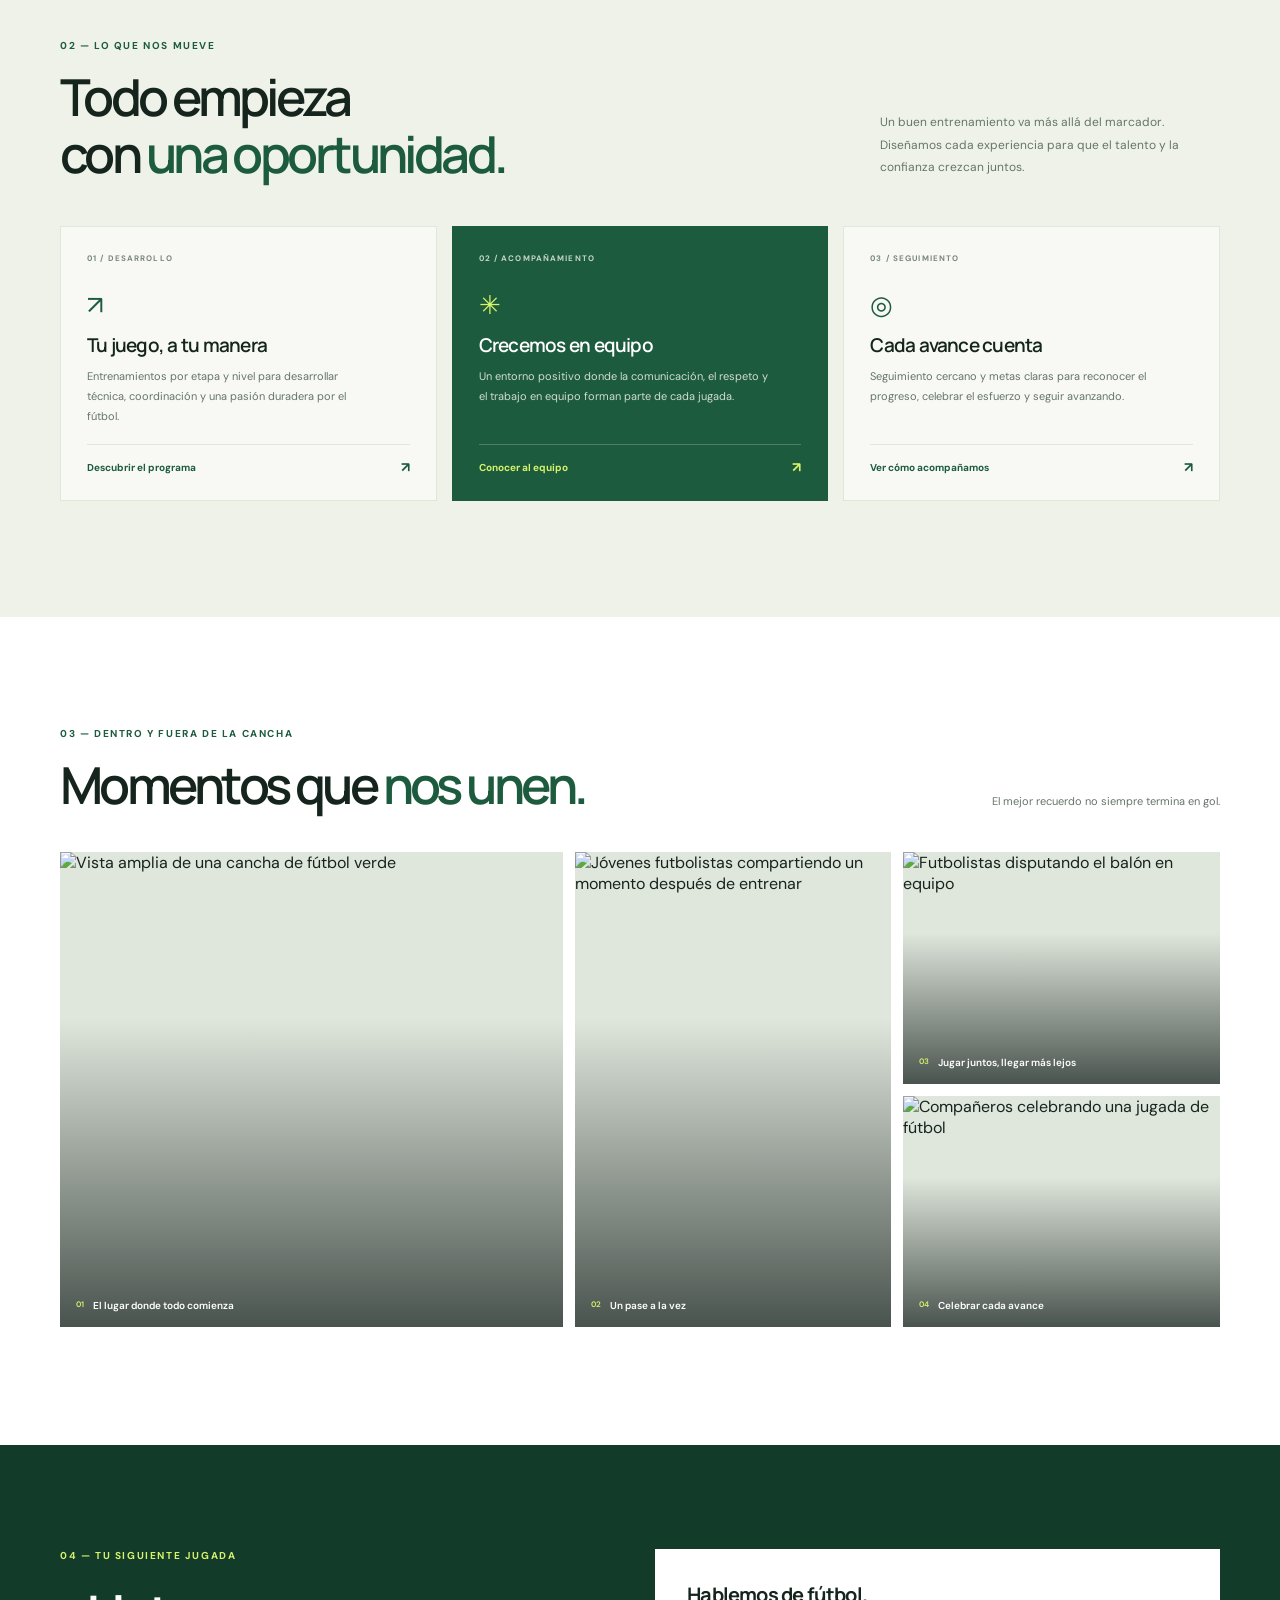
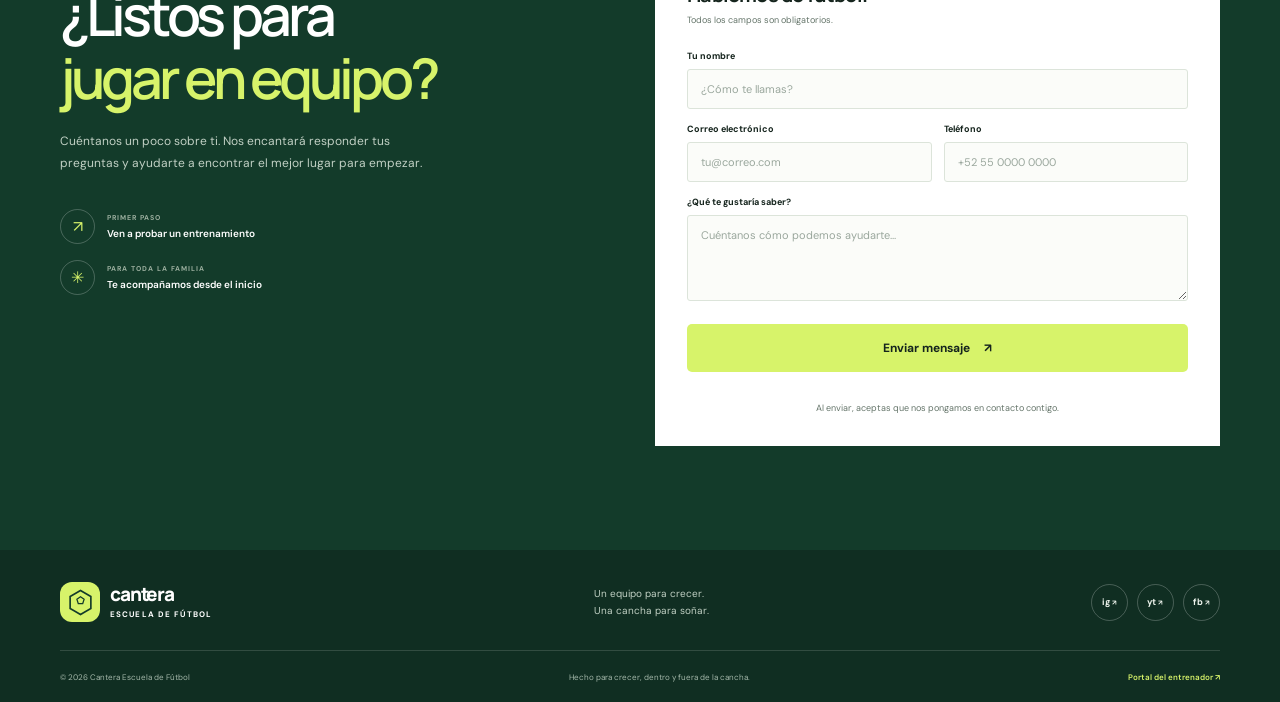
==== commit 94ddc5c0: "Add files via upload" ====
--- a/inicio.html
+++ b/inicio.html
@@ -8,6 +8,7 @@
   <title>Cantera — Escuela de Fútbol</title>
   <link rel="preconnect" href="https://images.unsplash.com">
   <link rel="stylesheet" href="styles.css">
+  <link rel="stylesheet" href="auth.css">
   <script src="script.js" defer></script>
 </head>
 <body>
@@ -32,6 +33,9 @@
         <a href="#programas">Programas</a>
         <a href="#galeria">En la cancha</a>
         <a href="#contacto">Contacto</a>
+        <a href="mundial.html">Campeonato</a>
+        <button class="auth-trigger" type="button" data-auth-open>Iniciar sesión</button>
+        <a class="button button-dark nav-cta" href="mundial.html" data-signed-in hidden>Jugar campeonato <span aria-hidden="true">↗</span></a>
         <a class="button button-dark nav-cta" href="index.html">Portal del entrenador <span aria-hidden="true">↗</span></a>
       </nav>
     </div>
@@ -71,6 +75,25 @@
         <span>FORMACIÓN CON PROPÓSITO</span>
         <span class="bottom-divider"></span>
         <span>DESDE EL PRIMER PASE HASTA EL ÚLTIMO SILBATAZO</span>
+      </div>
+    </section>
+
+    <section class="container auth-dashboard public-account-dashboard" data-signed-in hidden aria-labelledby="account-dashboard-title">
+      <div class="account-dashboard-heading">
+        <div><p class="eyebrow">TU ESPACIO DE JUEGO</p><h2 id="account-dashboard-title">Tu campeonato</h2></div>
+        <div class="account-dashboard-actions"><a class="auth-open-link" href="mundial.html">Continuar jugando ↗</a><button class="auth-sign-out" type="button" data-sign-out>Cerrar sesión</button></div>
+      </div>
+      <p class="account-welcome">Hola, <strong data-account-name></strong>. Tus datos solo son visibles para ti.</p>
+      <p class="auth-sync-status" data-sync-status role="status" aria-live="polite">Conectando con Firestore…</p>
+      <div class="auth-dashboard-stats">
+        <div><b data-stat="matchesPlayed">0</b><span>PARTIDOS</span></div>
+        <div><b data-stat="matchesWon">0</b><span>VICTORIAS</span></div>
+        <div><b data-stat="goalsScored">0</b><span>GOLES</span></div>
+        <div><b data-stat="championshipsWon">0</b><span>CAMPEONATOS</span></div>
+      </div>
+      <div class="auth-dashboard-lists">
+        <div><h3>Partidos recientes</h3><ul class="auth-live-list" id="recentMatches"><li>Tus partidos aparecerán aquí.</li></ul></div>
+        <div><h3>Goleadores recientes</h3><ul class="auth-live-list" id="recentScorers"><li>Los goles registrados aparecerán aquí.</li></ul></div>
       </div>
     </section>
 
@@ -210,5 +233,29 @@
     </div>
     <div class="container footer-bottom"><span>© <span id="current-year"></span> Cantera Escuela de Fútbol</span><span>Hecho para crecer, dentro y fuera de la cancha.</span><a href="index.html">Portal del entrenador ↗</a></div>
   </footer>
+
+  <dialog class="auth-dialog" id="authDialog" aria-labelledby="authTitle">
+    <button class="auth-close" id="authClose" type="button" aria-label="Cerrar">×</button>
+    <h2 id="authTitle">Crea tu cuenta</h2>
+    <p id="authDescription">Regístrate para guardar tus partidos y estadísticas.</p>
+    <form class="auth-form" id="authForm">
+      <label id="displayNameField">Nombre
+        <input id="authName" name="name" type="text" autocomplete="name" minlength="2" maxlength="60" required>
+      </label>
+      <label>Correo electrónico
+        <input id="authEmail" name="email" type="email" autocomplete="email" required>
+      </label>
+      <label>Contraseña
+        <input id="authPassword" name="password" type="password" autocomplete="new-password" minlength="8" required>
+      </label>
+      <label id="confirmPasswordField">Confirma tu contraseña
+        <input id="authConfirmPassword" name="confirmPassword" type="password" autocomplete="new-password" minlength="8" required>
+      </label>
+      <button id="authSubmitButton" type="submit">Crear cuenta</button>
+      <p class="auth-message" id="authMessage" role="status" aria-live="polite"></p>
+      <button class="auth-mode-toggle" id="authModeButton" type="button">¿Ya tienes una cuenta? Inicia sesión</button>
+    </form>
+  </dialog>
+  <script type="module" src="firebase.js"></script>
 </body>
 </html>
--- a/styles.css
+++ b/styles.css
@@ -289,3 +289,33 @@
   *, *::before, *::after { scroll-behavior: auto !important; animation-duration: .01ms !important; transition-duration: .01ms !important; }
   .reveal { opacity: 1; transform: none; }
 }
+
+.public-account-dashboard {
+  color: var(--white);
+  background: var(--green-dark);
+  box-shadow: var(--shadow);
+}
+.public-account-dashboard .account-dashboard-heading,
+.public-account-dashboard .account-dashboard-actions {
+  display: flex;
+  align-items: center;
+  justify-content: space-between;
+  gap: 12px;
+}
+.public-account-dashboard .account-dashboard-heading .eyebrow { margin-bottom: 8px; color: var(--lime); }
+.public-account-dashboard .account-dashboard-heading h2 { font-size: clamp(26px, 3vw, 36px); }
+.public-account-dashboard .account-welcome { margin: 12px 0 0; color: #c1d0c4; font-size: 12px; }
+.public-account-dashboard .auth-dashboard-stats > div { background: #ffffff10; }
+.public-account-dashboard .auth-dashboard-lists h3 { color: var(--white); }
+.public-account-dashboard .auth-dashboard-lists li { background: #ffffff10; }
+.public-account-dashboard .auth-sync-status { color: #c1d0c4; }
+.primary-nav .auth-trigger { margin: 0; }
+
+@media (max-width: 900px) {
+  .primary-nav .auth-trigger { margin-top: 14px; }
+}
+@media (max-width: 600px) {
+  .public-account-dashboard .account-dashboard-heading { align-items: flex-start; flex-direction: column; }
+  .public-account-dashboard .account-dashboard-actions { flex-wrap: wrap; justify-content: flex-start; }
+  .public-account-dashboard .account-dashboard-stats > div { padding: 11px; }
+}
--- a/auth.css
+++ b/auth.css
@@ -0,0 +1,100 @@
+[hidden] { display: none !important; }
+
+.auth-dialog {
+  width: min(440px, calc(100% - 28px));
+  max-height: min(90vh, 760px);
+  overflow: auto;
+  padding: 28px;
+  border: 1px solid #6ca27a66;
+  border-radius: 20px;
+  background: linear-gradient(145deg, #133b2a, #0b241b);
+  color: #f5f7ed;
+  box-shadow: 0 30px 100px #0009;
+}
+.auth-dialog::backdrop { background: #020c09c9; backdrop-filter: blur(7px); }
+.auth-dialog h2 { margin: 0 0 8px; font-size: 1.55rem; }
+.auth-dialog > p { margin: 0 0 18px; color: #b6c8ba; font-size: .88rem; line-height: 1.6; }
+.auth-close {
+  float: right;
+  width: 34px;
+  height: 34px;
+  border: 1px solid #ffffff3b;
+  border-radius: 50%;
+  background: transparent;
+  color: #fff;
+  font-size: 1.1rem;
+}
+.auth-form { display: grid; gap: 12px; }
+.auth-form label { display: grid; gap: 6px; margin: 0; color: #d3e3d6; font-size: .8rem; font-weight: 700; }
+.auth-form input {
+  width: 100%;
+  min-height: 43px;
+  padding: 10px 12px;
+  border: 1px solid #426752;
+  border-radius: 8px;
+  background: #102d22;
+  color: #f5f7ed;
+  font: inherit;
+}
+.auth-form input:focus { border-color: #83efad; outline: 2px solid #83efad55; }
+.auth-form button[type="submit"], .auth-trigger {
+  min-height: 42px;
+  padding: 10px 15px;
+  border: 0;
+  border-radius: 8px;
+  background: #83efad;
+  color: #092116;
+  font: inherit;
+  font-size: .82rem;
+  font-weight: 800;
+  cursor: pointer;
+}
+.auth-trigger { white-space: nowrap; }
+.auth-mode-toggle {
+  padding: 8px;
+  border: 0;
+  background: transparent;
+  color: #d7f36a;
+  font: inherit;
+  font-size: .8rem;
+  cursor: pointer;
+}
+.auth-message { min-height: 1.4em; margin: 0; color: #ffd778; font-size: .82rem; line-height: 1.5; }
+.auth-account { display: inline-flex; align-items: center; gap: 10px; color: inherit; font-size: .8rem; }
+.auth-account-name { max-width: 180px; overflow: hidden; text-overflow: ellipsis; white-space: nowrap; }
+.auth-sign-out {
+  padding: 8px 11px;
+  border: 1px solid currentColor;
+  border-radius: 7px;
+  background: transparent;
+  color: inherit;
+  font: inherit;
+  font-weight: 700;
+  cursor: pointer;
+}
+.auth-dashboard {
+  margin: 35px auto;
+  padding: 25px;
+  border: 1px solid #ffffff1e;
+  border-radius: 16px;
+}
+.auth-dashboard h2 { margin: 0 0 5px; }
+.auth-dashboard p { color: #b6c8ba; font-size: .85rem; }
+.auth-dashboard-stats { display: grid; grid-template-columns: repeat(4, minmax(0, 1fr)); gap: 10px; margin: 18px 0; }
+.auth-dashboard-stats > div { padding: 14px; border-radius: 10px; background: #ffffff0b; }
+.auth-dashboard-stats b, .auth-dashboard-stats span { display: block; }
+.auth-dashboard-stats b { color: #d7f36a; font-size: 1.35rem; }
+.auth-dashboard-stats span { margin-top: 4px; color: #b6c8ba; font-size: .68rem; }
+.auth-dashboard-lists { display: grid; grid-template-columns: 1fr 1fr; gap: 20px; }
+.auth-dashboard-lists h3 { margin: 8px 0; font-size: .95rem; }
+.auth-live-list { display: grid; gap: 7px; padding: 0; list-style: none; }
+.auth-live-list li { padding: 9px 11px; border-radius: 8px; background: #ffffff09; color: inherit; font-size: .78rem; }
+.auth-sync-status { min-height: 1.3em; font-size: .75rem !important; }
+.auth-open-link { display: inline-flex; min-height: 40px; align-items: center; padding: 8px 13px; border-radius: 7px; background: #d7f36a; color: #15241d; font-size: .82rem; font-weight: 800; }
+
+@media (max-width: 600px) {
+  .auth-dashboard { padding: 18px; }
+  .auth-dashboard-stats { grid-template-columns: repeat(2, minmax(0, 1fr)); }
+  .auth-dashboard-lists { grid-template-columns: 1fr; gap: 10px; }
+  .auth-account-name { max-width: 115px; }
+}
